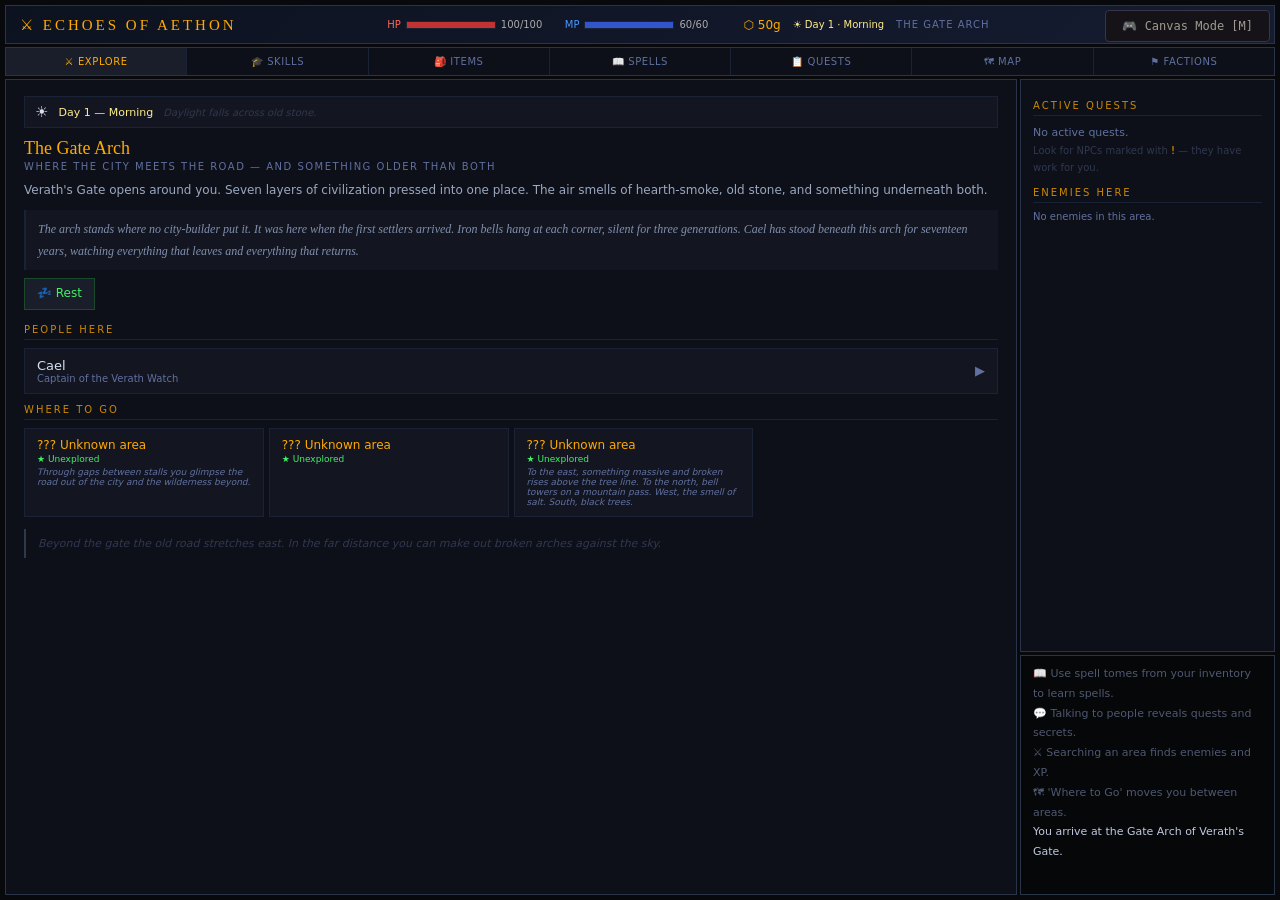
==== index.html @ 3103fa48 "wd" ====
<!DOCTYPE html>
<html lang="en">
<head>
  <meta charset="UTF-8">
  <meta name="viewport" content="width=device-width, initial-scale=1.0">
  <title>Echoes of Aethon</title>
  <link rel="stylesheet" href="css/style.css">
</head>
<body>

<div id="app">

  <header id="hdr">
    <div class="logo">⚔ Echoes of Aethon</div>
    <div class="hstats">
      <div class="bw">
        <span class="blabel hp-label">HP</span>
        <div class="bar"><div class="bf hp-f" id="hpbar"></div></div>
        <span class="bv" id="hpval"></span>
      </div>
      <div class="bw">
        <span class="blabel mp-label">MP</span>
        <div class="bar"><div class="bf mp-f" id="mpbar"></div></div>
        <span class="bv" id="mpval"></span>
      </div>
      <span id="hgold"></span>
      <span id="htime" style="font-size:10px;color:#aabb88"></span>
      <span id="hloc"></span>
    </div>
    <div style="display:flex;gap:5px">
      <button class="btn" style="font-size:10px;padding:3px 8px" onclick="saveGame()">💾 Save</button>
      <button class="btn" style="font-size:10px;padding:3px 8px" onclick="loadGame()">📂 Load</button>
    </div>
  </header>

  <nav id="tabs">
    <button class="tab on" data-v="explore"   onclick="sv('explore')">⚔ Explore</button>
    <button class="tab"    data-v="skills"    onclick="sv('skills')">🎓 Skills</button>
    <button class="tab"    data-v="inventory" onclick="sv('inventory')">🎒 Items</button>
    <button class="tab"    data-v="spellbook" onclick="sv('spellbook')">📖 Spells</button>
    <button class="tab"    data-v="quests"    onclick="sv('quests')">📋 Quests</button>
    <button class="tab"    data-v="map"       onclick="sv('map')">🗺 Map</button>
    <button class="tab"    data-v="factions"  onclick="sv('factions')">⚑ Factions</button>
  </nav>

  <div id="body">
    <main id="main"></main>
    <aside id="side">
      <div id="sinfo"></div>
      <div id="slog"></div>
    </aside>
  </div>

</div>

<!-- DATA — order matters -->
<script src="js/data/abilities.js"></script>
<script src="js/data/spells.js"></script>
<script src="js/data/items.js"></script>
<script src="js/data/enemies.js"></script>
<script src="js/data/areas.js"></script>
<script src="js/data/areas_patch.js"></script>
<script src="js/data/npcs.js"></script>
<script src="js/data/npcs_extra.js"></script>
<script src="js/data/quests.js"></script>
<script src="js/data/quests_extra.js"></script>
<script src="js/data/maps.js"></script>
<script src="js/data/maps_extended.js"></script>
<script src="js/data/maps_phase3.js"></script>
<script src="js/data/maps_phase4.js"></script>
<script src="js/data/maps_phase5.js"></script>

<!-- ENGINE — order matters -->
<script src="js/engine/config.js"></script>
<script src="js/engine/sprite_scaler.js"></script>
<script src="js/engine/sprites_48.js"></script>
<script src="js/engine/input.js"></script>
<script src="js/engine/camera.js"></script>
<script src="js/engine/tilemap.js"></script>
<script src="js/engine/player.js"></script>
<script src="js/engine/engine.js"></script>

<script src="js/engine/sprites.js"></script>
<script src="js/engine/spritedata.js"></script>
<script src="js/engine/sprite_integration.js"></script>

<!-- After sprite system -->
<script src="js/engine/effects.js"></script>
<script src="js/engine/particles.js"></script>
<script src="js/engine/damage_numbers.js"></script>
<script src="js/engine/effects_integration.js"></script>
<script src="js/engine/engine_effects_patch.js"></script>

<!-- Lighting system (Phase 8) -->
<script src="js/engine/lighting.js"></script>
<script src="js/engine/lighting_integration.js"></script>
<script src="js/engine/keyboard_layouts.js"></script>


<!-- HD UI + Combat + Inventory overlays -->
<script src="js/engine/ui_hd.js"></script>
<script src="js/engine/combat_enhanced.js"></script>
<script src="js/engine/inventory_canvas.js"></script>

<!-- Combat -->
<script src="js/engine/combat_canvas.js"></script>
<script src="js/engine/combat_canvas_integration.js"></script>

<!-- Audio -->
<script src="js/engine/audio.js"></script>
<script src="js/engine/audio_integration.js"></script>

<script src="js/engine/debug_mode.js"></script>

<!-- Polish -->
<script src="js/engine/minimap.js"></script>
<script src="js/engine/cutscene.js"></script>
<script src="js/engine/ui_polish.js"></script>
<script src="js/engine/polish_integration.js"></script>

<!-- SYSTEMS — order matters -->
<script src="js/audio.js"></script>
<script src="js/systems/state.js"></script>
<script src="js/systems/time.js"></script>
<script src="js/systems/reputations.js"></script>
<script src="js/systems/skills.js"></script>
<script src="js/systems/combat.js"></script>
<script src="js/systems/dialogue.js"></script>
<script src="js/systems/inventory.js"></script>
<script src="js/systems/movements.js"></script>
<script src="js/systems/quests.js"></script>
<script src="js/systems/save.js"></script>

<!-- UI — order matters, render.js must be last -->
<script src="js/ui/render_explore.js"></script>
<script src="js/ui/render_combats.js"></script>
<script src="js/ui/render_dialogues.js"></script>
<script src="js/ui/render_inventory.js"></script>
<script src="js/ui/render_skills.js"></script>
<script src="js/ui/render_spells.js"></script>
<script src="js/ui/render_quests.js"></script>
<script src="js/ui/render_maps.js"></script>
<script src="js/ui/render_factions.js"></script>
<script src="js/ui/render_saves.js"></script>
<script src="js/ui/render.js"></script>

<!-- ENTRY -->
<script src="main.js"></script>

</body>
</html>
---- css/style.css ----
/* ═══════════════════════════════════════
   ECHOES OF AETHON — Main Stylesheet
   ════════════════════════════════════ */

/* ── VARIABLES ─────────────────────────── */
:root {
  --bg:    #07090d;
  --p1:    #0d1018;
  --p2:    #131620;
  --p3:    #1a1e2a;
  --p4:    #202535;
  --brd:   #2a3448;
  --brd2:  #1a2235;

  --gold:  #ffaa00;
  --gold2: #cc8800;
  --txt:   #d8e0f0;
  --mut:   #6070a0;
  --dim:   #303850;

  --hp:    #c03333;
  --mp:    #3355cc;
  --xp:    #339955;

  /* Rarity colours */
  --rar-common:    #aaaaaa;
  --rar-uncommon:  #44ee66;
  --rar-rare:      #4499ff;
  --rar-epic:      #cc44ff;
  --rar-legendary: #ffaa00;
  --rar-mythic:    #ff4499;

  /* Faction colours */
  --f-shade:   #9988ee;
  --f-drowned: #6699cc;
  --f-ash:     #99bb77;
  --f-warden:  #cccc88;
}

/* ── RESET ──────────────────────────────── */
*, *::before, *::after { box-sizing: border-box; margin: 0; padding: 0; }

html, body {
  width: 100%;
  height: 100%;
  overflow: hidden;
  background: var(--bg);
  color: var(--txt);
  font-family: 'Segoe UI', system-ui, sans-serif;
  font-size: 13px;
}

/* ── LAYOUT ─────────────────────────────── */
#app {
  display: grid;
  grid-template-rows: auto auto 1fr;
  height: 100dvh;
  max-width: 1280px;
  margin: 0 auto;
  padding: 5px;
  gap: 3px;
}

/* HEADER */
#hdr {
  background: linear-gradient(135deg, #0d1220, #151c30);
  border: 1px solid var(--brd);
  padding: 8px 14px;
  display: flex;
  align-items: center;
  justify-content: space-between;
  flex-wrap: wrap;
  gap: 8px;
  flex-shrink: 0;
}

.logo {
  font-family: Georgia, serif;
  font-size: 15px;
  color: var(--gold);
  letter-spacing: 3px;
  text-transform: uppercase;
}

.hstats {
  display: flex;
  flex-wrap: wrap;
  gap: 12px;
  align-items: center;
}

.bw {
  display: flex;
  align-items: center;
  gap: 5px;
  font-size: 11px;
}

.blabel      { font-size: 10px; }
.hp-label    { color: #ff6655; }
.mp-label    { color: #4499ff; }

.bar {
  width: 90px;
  height: 8px;
  background: #0a0c12;
  border: 1px solid var(--brd2);
  overflow: hidden;
}

.bf         { height: 100%; transition: width .3s; }
.hp-f       { background: var(--hp); }
.mp-f       { background: var(--mp); }

.bv         { font-size: 10px; min-width: 52px; color: #aaa; }

#hgold      { color: var(--gold); font-size: 12px; }
#hloc       { color: var(--mut);  font-size: 10px; text-transform: uppercase; letter-spacing: 1px; }

/* TABS */
#tabs {
  display: flex;
  background: var(--p1);
  border: 1px solid var(--brd);
  flex-shrink: 0;
}

.tab {
  flex: 1;
  padding: 8px 2px;
  background: none;
  border: none;
  border-right: 1px solid var(--brd2);
  color: var(--mut);
  font-family: inherit;
  font-size: 10px;
  cursor: pointer;
  text-transform: uppercase;
  letter-spacing: .6px;
  transition: all .15s;
}
.tab:last-child   { border-right: none; }
.tab.on,
.tab:hover        { background: var(--p3); color: var(--gold); }

/* BODY SPLIT */
#body {
  display: grid;
  grid-template-columns: 1fr 255px;
  gap: 3px;
  min-height: 0;
  overflow: hidden;
}

#main {
  background: var(--p1);
  border: 1px solid var(--brd);
  overflow-y: auto;
  padding: 16px 18px;
  min-width: 0;
}


#side {
  display: grid;
  grid-template-rows: 1fr 240px;   /* ← was 160px */
  gap: 3px;
  min-height: 0;
}

#sinfo {
  background: var(--p1);
  border: 1px solid var(--brd);
  overflow-y: auto;
  padding: 10px 12px;
}

#slog {
  background: #050709;
  border: 1px solid var(--brd);
  overflow-y: auto;
  padding: 8px 12px;
  font-size: 11px;
  line-height: 1.85;   /* ← slightly more breathing room per line */
}
/* ── TYPOGRAPHY HELPERS ─────────────────── */
.page-title {
  font-family: Georgia, serif;
  font-size: 18px;
  color: var(--gold);
  margin-bottom: 2px;
}

.page-sub {
  font-size: 10px;
  color: var(--mut);
  text-transform: uppercase;
  letter-spacing: 1.5px;
  margin-bottom: 8px;
}

.sec {
  font-size: 10px;
  color: var(--gold2);
  text-transform: uppercase;
  letter-spacing: 2px;
  border-bottom: 1px solid var(--brd2);
  padding-bottom: 4px;
  margin: 10px 0 8px;
}

.lorebox {
  font-family: Georgia, serif;
  font-style: italic;
  color: #8090b0;
  font-size: 12px;
  line-height: 1.85;
  border-left: 2px solid var(--brd2);
  padding: 8px 12px;
  background: var(--p2);
  margin-bottom: 8px;
}

.desc {
  color: #9aa8c0;
  font-size: 12px;
  line-height: 1.8;
  margin-bottom: 8px;
}

/* ── BUTTONS ────────────────────────────── */
.btn {
  background: var(--p3);
  border: 1px solid var(--brd2);
  color: var(--txt);
  padding: 7px 12px;
  font-family: inherit;
  font-size: 12px;
  cursor: pointer;
  transition: all .15s;
  display: inline-block;
  line-height: 1.3;
}
.btn:hover:not([disabled]) { background: var(--p4); border-color: var(--gold); color: var(--gold); }
.btn[disabled]             { opacity: .3; cursor: not-allowed; }
.btn-w                     { width: 100%; text-align: left; margin-bottom: 4px; }

.btn-g { border-color: #1a4a2a; color: #44ee66; }
.btn-g:hover:not([disabled]) { background: #0f2018 !important; border-color: #44ee66 !important; }

.btn-r { border-color: #4a1a1a; color: #ee4444; }
.btn-r:hover:not([disabled]) { background: #200f0f !important; border-color: #ee4444 !important; }

.btn-b { border-color: #1a2a5a; color: #4499ff; }
.btn-b:hover:not([disabled]) { background: #0f1530 !important; border-color: #4499ff !important; }

/* ── ABILITY BUTTONS (combat) ───────────── */
.abt {
  background: var(--p2);
  border: 1px solid var(--brd2);
  color: #c0c8e0;
  padding: 8px 10px;
  font-family: inherit;
  font-size: 12px;
  cursor: pointer;
  display: flex;
  justify-content: space-between;
  align-items: center;
  gap: 8px;
  transition: all .15s;
  text-align: left;
  min-height: 38px;
}
.abt:hover:not([disabled]) { background: var(--p4); border-color: var(--gold); color: var(--gold); }
.abt[disabled]             { opacity: .3; cursor: not-allowed; }
.abt-cost                  { font-size: 9px; color: var(--mut); flex-shrink: 0; }

.abt-sp { border-color: #2a1a4a; color: #cc88ff; }
.abt-sp:hover:not([disabled]) { background: #1a0a30 !important; border-color: #cc88ff !important; color: #ee88ff !important; }

.abt-it { border-color: #1a4a2a; color: #44ee66; }
.abt-it:hover:not([disabled]) { background: #0a2010 !important; border-color: #44ee66 !important; }

/* ── GRIDS ──────────────────────────────── */
.act-grid {
  display: grid;
  grid-template-columns: repeat(auto-fill, minmax(148px, 1fr));
  gap: 4px;
}

.inv-grid {
  display: grid;
  grid-template-columns: repeat(auto-fill, minmax(150px, 1fr));
  gap: 5px;
  margin-bottom: 10px;
}

.spell-grid {
  display: grid;
  grid-template-columns: repeat(auto-fill, minmax(200px, 1fr));
  gap: 6px;
}

.map-grid {
  display: grid;
  grid-template-columns: repeat(auto-fill, minmax(190px, 1fr));
  gap: 6px;
}

.move-grid {
  display: grid;
  grid-template-columns: repeat(auto-fill, minmax(200px, 1fr));
  gap: 5px;
  margin-bottom: 12px;
}

.stat-blk {
  display: grid;
  grid-template-columns: repeat(3, 1fr);
  gap: 4px;
  margin-bottom: 10px;
}

.eq-grid {
  display: grid;
  grid-template-columns: repeat(3, 1fr);
  gap: 4px;
  margin-bottom: 10px;
}

/* ── COMBAT ─────────────────────────────── */
.cbody        { display: flex; flex-direction: column; gap: 8px; }

.combatant {
  background: var(--p2);
  border: 1px solid var(--brd);
  padding: 10px 14px;
  display: flex;
  justify-content: space-between;
  align-items: flex-start;
  flex-wrap: wrap;
  gap: 8px;
}

.cname-e { font-family: Georgia, serif; font-size: 16px; color: #ff6655; margin-bottom: 3px; }
.cname-p { font-family: Georgia, serif; font-size: 16px; color: #66aaff; margin-bottom: 3px; }
.cdesc   { font-size: 11px; color: var(--mut); max-width: 340px; line-height: 1.5; }

.chpbar {
  width: 150px; height: 9px;
  background: #0a0c12;
  border: 1px solid var(--brd2);
  overflow: hidden;
  margin-top: 5px;
}
.chpf { height: 100%; background: var(--hp); transition: width .3s; }

.act-section  { margin-bottom: 6px; }
.act-label {
  font-size: 10px;
  color: var(--mut);
  text-transform: uppercase;
  letter-spacing: 1px;
  margin-bottom: 5px;
  padding-bottom: 3px;
  border-bottom: 1px solid var(--brd2);
}

/* Status tags */
.chtag {
  display: inline-block;
  font-size: 9px;
  padding: 1px 5px;
  border: 1px solid;
  margin: 2px 2px 0 0;
}
.tag-g { border-color: #44ee66; color: #44ee66; }
.tag-r { border-color: #ee4444; color: #ee4444; }
.tag-b { border-color: #4499ff; color: #4499ff; }
.tag-y { border-color: var(--gold); color: var(--gold); }

/* ── INVENTORY ──────────────────────────── */
.icard {
  background: var(--p2);
  border: 1px solid var(--brd2);
  padding: 9px 11px;
  cursor: pointer;
  transition: all .15s;
}
.icard:hover    { background: var(--p3); border-color: var(--brd); }
.icard.eqd      { border-color: var(--gold); }

.eq-sl  { background: var(--p2); border: 1px solid var(--brd2); padding: 7px; min-height: 52px; }
.eq-lbl { font-size: 9px; color: var(--mut); text-transform: uppercase; margin-bottom: 3px; }

/* Rarity classes */
.rarC { color: var(--rar-common); }
.rarU { color: var(--rar-uncommon); }
.rarR { color: var(--rar-rare); }
.rarE { color: var(--rar-epic); }
.rarL { color: var(--rar-legendary); }
.rarM { color: var(--rar-mythic); }

/* ── SKILLS ─────────────────────────────── */
.sbox   { background: var(--p2); border: 1px solid var(--brd2); padding: 6px; text-align: center; }
.sbox-l { font-size: 9px; color: var(--mut); text-transform: uppercase; letter-spacing: 1px; }
.sbox-v { font-size: 16px; font-family: Georgia, serif; color: var(--gold); }

.sk-row2 { display: flex; align-items: center; gap: 8px; margin-bottom: 10px; }
.sk-nm   { width: 85px; font-size: 12px; color: #9090c0; }
.sk-bar  { flex: 1; height: 8px; background: #0d101a; border: 1px solid var(--brd2); overflow: hidden; }
.sk-fill { height: 100%; background: var(--xp); transition: width .4s; }
.sk-lv   { width: 28px; text-align: right; font-size: 13px; color: var(--gold); font-family: Georgia, serif; }

/* ── SPELLS ─────────────────────────────── */
.sp-card {
  background: var(--p2);
  border: 1px solid #2a1a4a;
  padding: 10px 12px;
}

/* ── DIALOGUE ───────────────────────────── */
.dlg-box {
  background: var(--p2);
  border: 1px solid #2a3050;
  padding: 14px 16px;
  margin-bottom: 10px;
}
.dlg-g {
  font-style: italic;
  color: var(--mut);
  font-size: 11px;
  margin-bottom: 8px;
  line-height: 1.6;
}
.dlg-t {
  font-family: Georgia, serif;
  font-style: italic;
  color: #c8d0e8;
  font-size: 13px;
  line-height: 1.9;
}

/* ── NPC CARDS ──────────────────────────── */
.npc-card {
  background: var(--p2);
  border: 1px solid var(--brd2);
  padding: 9px 12px;
  cursor: pointer;
  margin-bottom: 5px;
  transition: all .15s;
  display: flex;
  justify-content: space-between;
  align-items: center;
}
.npc-card:hover { border-color: var(--gold); background: var(--p3); }

.npc-faction {
  font-size: 9px;
  padding: 1px 5px;
  border: 1px solid;
  margin-top: 3px;
  display: inline-block;
}
.f-shade   { border-color: #5544aa; color: var(--f-shade); }
.f-drowned { border-color: #224466; color: var(--f-drowned); }
.f-ash     { border-color: #556644; color: var(--f-ash); }
.f-warden  { border-color: #666644; color: var(--f-warden); }

/* ── MOVEMENT ───────────────────────────── */
.move-btn {
  background: var(--p2);
  border: 1px solid var(--brd2);
  padding: 9px 12px;
  cursor: pointer;
  transition: all .15s;
  text-align: left;
}
.move-btn:hover:not(.move-locked) { background: var(--p3); border-color: var(--gold); }
.move-locked  { opacity: .45; cursor: not-allowed; border-color: #3a2218; }
.move-name    { font-size: 12px; color: var(--gold); margin-bottom: 2px; }
.move-sub     { font-size: 10px; color: var(--mut); line-height: 1.4; }
.move-req     { font-size: 9px; color: #774422; margin-top: 3px; }
.move-new     { font-size: 9px; color: #44ee66; margin-top: 2px; }

/* ── MAP ────────────────────────────────── */
.map-cell {
  background: var(--p2);
  border: 1px solid var(--brd2);
  padding: 10px;
  cursor: pointer;
  transition: all .15s;
}
.map-cell:hover:not(.locked) { background: var(--p3); border-color: var(--gold); }
.map-cell.cur    { border-color: var(--gold); }
.map-cell.locked { opacity: .4; cursor: not-allowed; }

/* ── QUESTS ─────────────────────────────── */
.qcard  { background: var(--p2); border: 1px solid var(--brd2); padding: 10px 12px; margin-bottom: 6px; }
.qname  { font-family: Georgia, serif; font-size: 14px; color: var(--gold); margin-bottom: 3px; }
.q-active   { font-size: 9px; color: #44ee66; border: 1px solid #1a4a1a; padding: 1px 5px; display: inline-block; margin-bottom: 5px; }
.q-complete { font-size: 9px; color: var(--gold); border: 1px solid #4a3a00; padding: 1px 5px; display: inline-block; margin-bottom: 5px; }
.q-inactive { font-size: 9px; color: var(--mut);  border: 1px solid var(--brd2); padding: 1px 5px; display: inline-block; margin-bottom: 5px; }

/* ── DEATH SCREEN ───────────────────────── */
.death { text-align: center; padding: 50px 20px; }

/* ── LOG LINES ──────────────────────────── */
.ll   { line-height: 1.8; }
.l-n  { color: #505870; }
.l-i  { color: #c0c8e0; }
.l-c  { color: #ff6655; }
.l-s  { color: #44ee66; }
.l-g  { color: var(--gold); }
.l-d  { color: #7090cc; }
.l-dice { color: #ffee44; font-family: monospace; }

/* ── SCROLLBARS ─────────────────────────── */
::-webkit-scrollbar        { width: 4px; height: 4px; }
::-webkit-scrollbar-track  { background: #070810; }
::-webkit-scrollbar-thumb  { background: #2a3448; }

/* ── RESPONSIVE ─────────────────────────── */
@media (max-width: 760px) {
  #body                         { grid-template-columns: 1fr; }
  #side                         { display: none; }
  .act-grid, .move-grid         { grid-template-columns: 1fr 1fr; }
  .map-grid                     { grid-template-columns: 1fr 1fr; }
  .inv-grid                     { grid-template-columns: repeat(2, 1fr); }
  .stat-blk                     { grid-template-columns: repeat(2, 1fr); }
}

@media (max-width: 440px) {
  .act-grid, .move-grid         { grid-template-columns: 1fr; }
  .bar                          { width: 60px; }
  .logo                         { font-size: 12px; }
  .tab                          { font-size: 9px; letter-spacing: 0; }
}
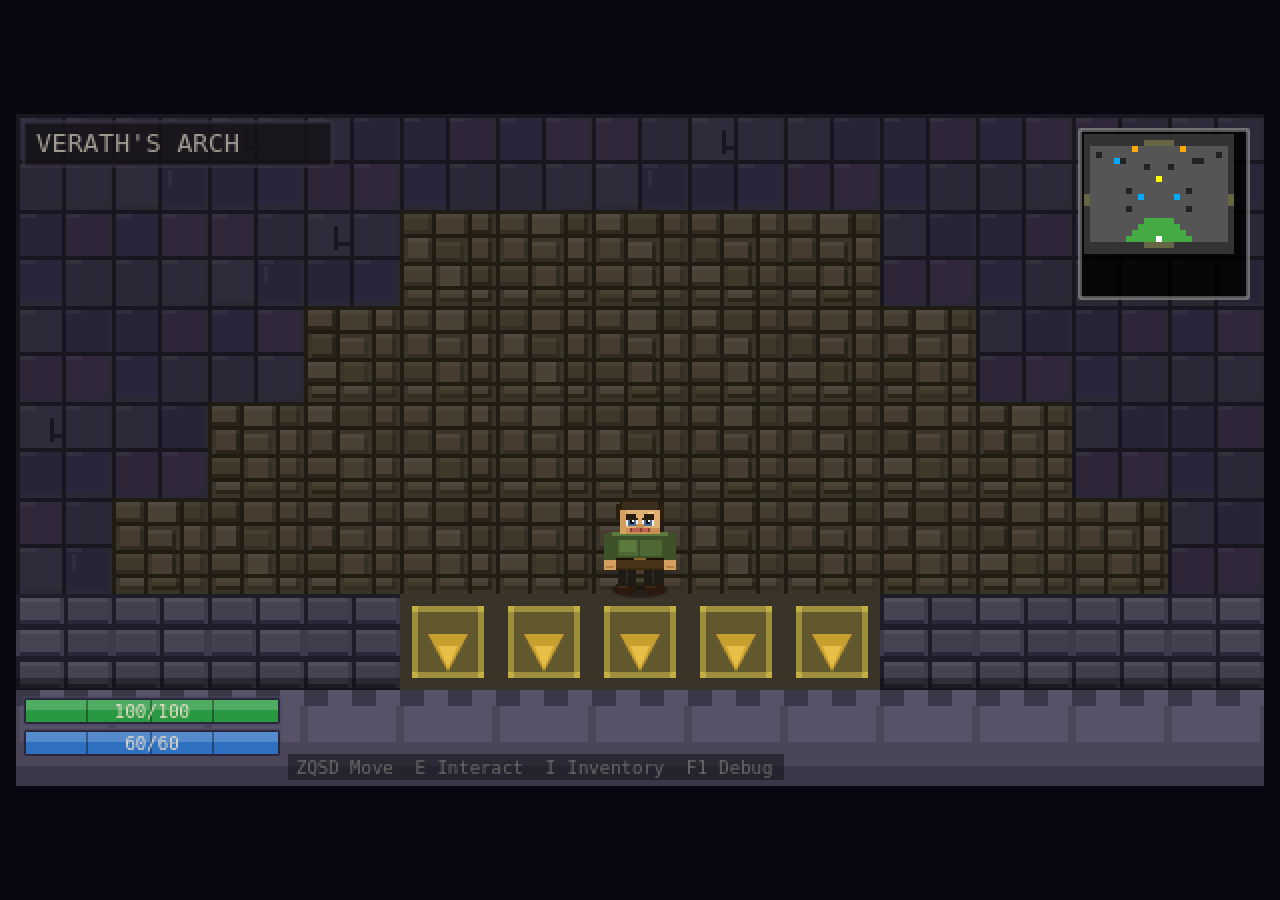
==== commit 05ea320d: "s" ====
--- a/index.html
+++ b/index.html
@@ -4,54 +4,22 @@
   <meta charset="UTF-8">
   <meta name="viewport" content="width=device-width, initial-scale=1.0">
   <title>Echoes of Aethon</title>
-  <link rel="stylesheet" href="css/style.css">
+  <style>
+    * { margin: 0; padding: 0; box-sizing: border-box; }
+    html, body {
+      width: 100%; height: 100%;
+      background: #08070f;
+      display: flex;
+      align-items: center;
+      justify-content: center;
+      overflow: hidden;
+    }
+    #canvas-container {
+      image-rendering: pixelated;
+    }
+  </style>
 </head>
 <body>
-
-<div id="app">
-
-  <header id="hdr">
-    <div class="logo">⚔ Echoes of Aethon</div>
-    <div class="hstats">
-      <div class="bw">
-        <span class="blabel hp-label">HP</span>
-        <div class="bar"><div class="bf hp-f" id="hpbar"></div></div>
-        <span class="bv" id="hpval"></span>
-      </div>
-      <div class="bw">
-        <span class="blabel mp-label">MP</span>
-        <div class="bar"><div class="bf mp-f" id="mpbar"></div></div>
-        <span class="bv" id="mpval"></span>
-      </div>
-      <span id="hgold"></span>
-      <span id="htime" style="font-size:10px;color:#aabb88"></span>
-      <span id="hloc"></span>
-    </div>
-    <div style="display:flex;gap:5px">
-      <button class="btn" style="font-size:10px;padding:3px 8px" onclick="saveGame()">💾 Save</button>
-      <button class="btn" style="font-size:10px;padding:3px 8px" onclick="loadGame()">📂 Load</button>
-    </div>
-  </header>
-
-  <nav id="tabs">
-    <button class="tab on" data-v="explore"   onclick="sv('explore')">⚔ Explore</button>
-    <button class="tab"    data-v="skills"    onclick="sv('skills')">🎓 Skills</button>
-    <button class="tab"    data-v="inventory" onclick="sv('inventory')">🎒 Items</button>
-    <button class="tab"    data-v="spellbook" onclick="sv('spellbook')">📖 Spells</button>
-    <button class="tab"    data-v="quests"    onclick="sv('quests')">📋 Quests</button>
-    <button class="tab"    data-v="map"       onclick="sv('map')">🗺 Map</button>
-    <button class="tab"    data-v="factions"  onclick="sv('factions')">⚑ Factions</button>
-  </nav>
-
-  <div id="body">
-    <main id="main"></main>
-    <aside id="side">
-      <div id="sinfo"></div>
-      <div id="slog"></div>
-    </aside>
-  </div>
-
-</div>
 
 <!-- DATA — order matters -->
 <script src="js/data/abilities.js"></script>
@@ -84,27 +52,26 @@
 <script src="js/engine/spritedata.js"></script>
 <script src="js/engine/sprite_integration.js"></script>
 
-<!-- After sprite system -->
+<!-- Effects & particles -->
 <script src="js/engine/effects.js"></script>
 <script src="js/engine/particles.js"></script>
 <script src="js/engine/damage_numbers.js"></script>
 <script src="js/engine/effects_integration.js"></script>
 <script src="js/engine/engine_effects_patch.js"></script>
 
-<!-- Lighting system (Phase 8) -->
+<!-- Lighting -->
 <script src="js/engine/lighting.js"></script>
 <script src="js/engine/lighting_integration.js"></script>
 <script src="js/engine/keyboard_layouts.js"></script>
 
+<!-- Combat (legacy base, patched over by combat_enhanced below) -->
+<script src="js/engine/combat_canvas.js"></script>
+<script src="js/engine/combat_canvas_integration.js"></script>
 
-<!-- HD UI + Combat + Inventory overlays -->
+<!-- HD UI + Combat + Inventory overlays (load last so triggerCombat → HD system) -->
 <script src="js/engine/ui_hd.js"></script>
 <script src="js/engine/combat_enhanced.js"></script>
 <script src="js/engine/inventory_canvas.js"></script>
-
-<!-- Combat -->
-<script src="js/engine/combat_canvas.js"></script>
-<script src="js/engine/combat_canvas_integration.js"></script>
 
 <!-- Audio -->
 <script src="js/engine/audio.js"></script>
@@ -118,7 +85,7 @@
 <script src="js/engine/ui_polish.js"></script>
 <script src="js/engine/polish_integration.js"></script>
 
-<!-- SYSTEMS — order matters -->
+<!-- SYSTEMS -->
 <script src="js/audio.js"></script>
 <script src="js/systems/state.js"></script>
 <script src="js/systems/time.js"></script>
@@ -131,21 +98,8 @@
 <script src="js/systems/quests.js"></script>
 <script src="js/systems/save.js"></script>
 
-<!-- UI — order matters, render.js must be last -->
-<script src="js/ui/render_explore.js"></script>
-<script src="js/ui/render_combats.js"></script>
-<script src="js/ui/render_dialogues.js"></script>
-<script src="js/ui/render_inventory.js"></script>
-<script src="js/ui/render_skills.js"></script>
-<script src="js/ui/render_spells.js"></script>
-<script src="js/ui/render_quests.js"></script>
-<script src="js/ui/render_maps.js"></script>
-<script src="js/ui/render_factions.js"></script>
-<script src="js/ui/render_saves.js"></script>
-<script src="js/ui/render.js"></script>
-
 <!-- ENTRY -->
 <script src="main.js"></script>
 
 </body>
-</html>+</html>
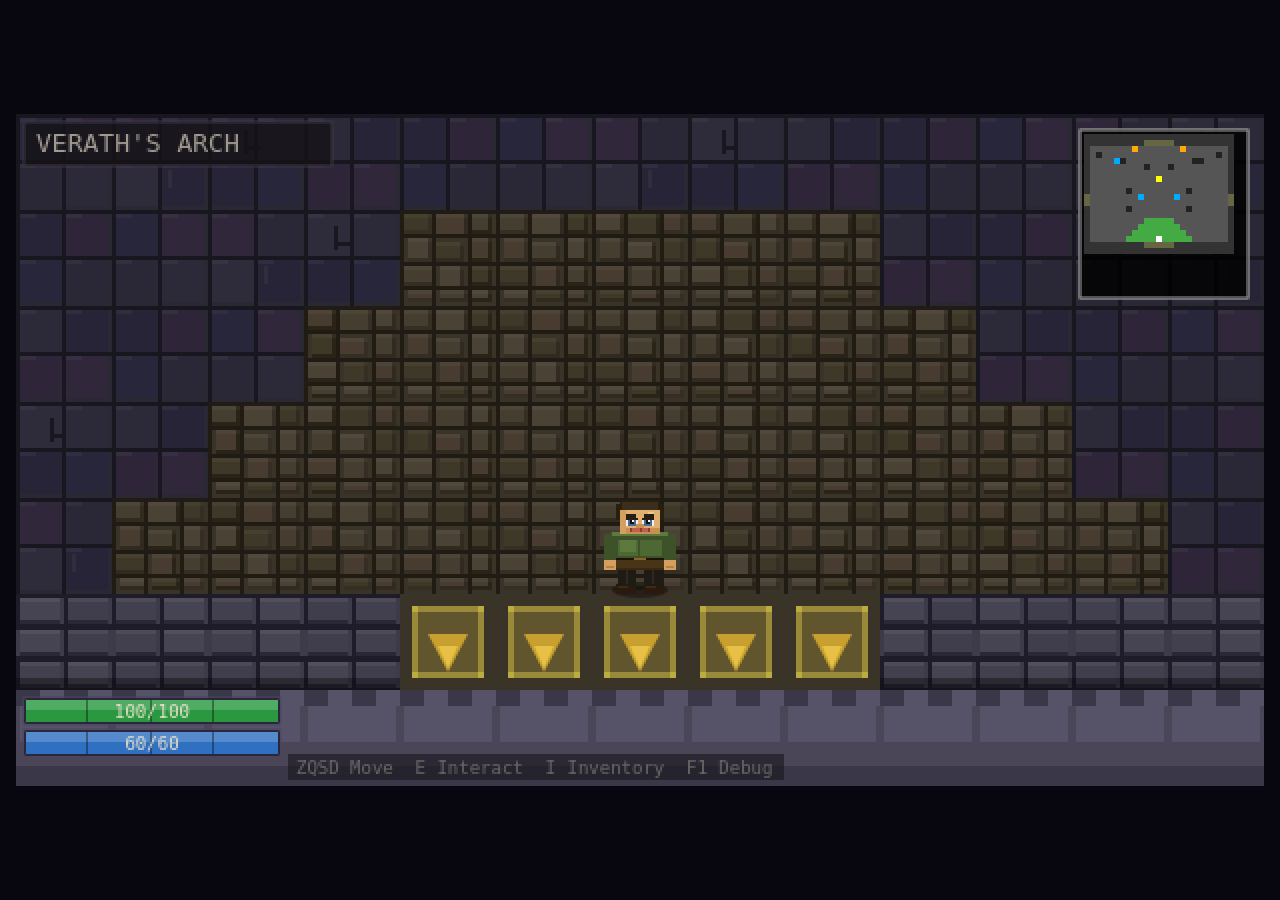
==== commit 9a3bd9bf: "sd" ====
--- a/index.html
+++ b/index.html
@@ -70,6 +70,8 @@
 
 <!-- HD UI + Combat + Inventory overlays (load last so triggerCombat → HD system) -->
 <script src="js/engine/ui_hd.js"></script>
+<script src="js/engine/dialogue_canvas.js"></script>
+<script src="js/engine/combat_full.js"></script>
 <script src="js/engine/combat_enhanced.js"></script>
 <script src="js/engine/inventory_canvas.js"></script>
 
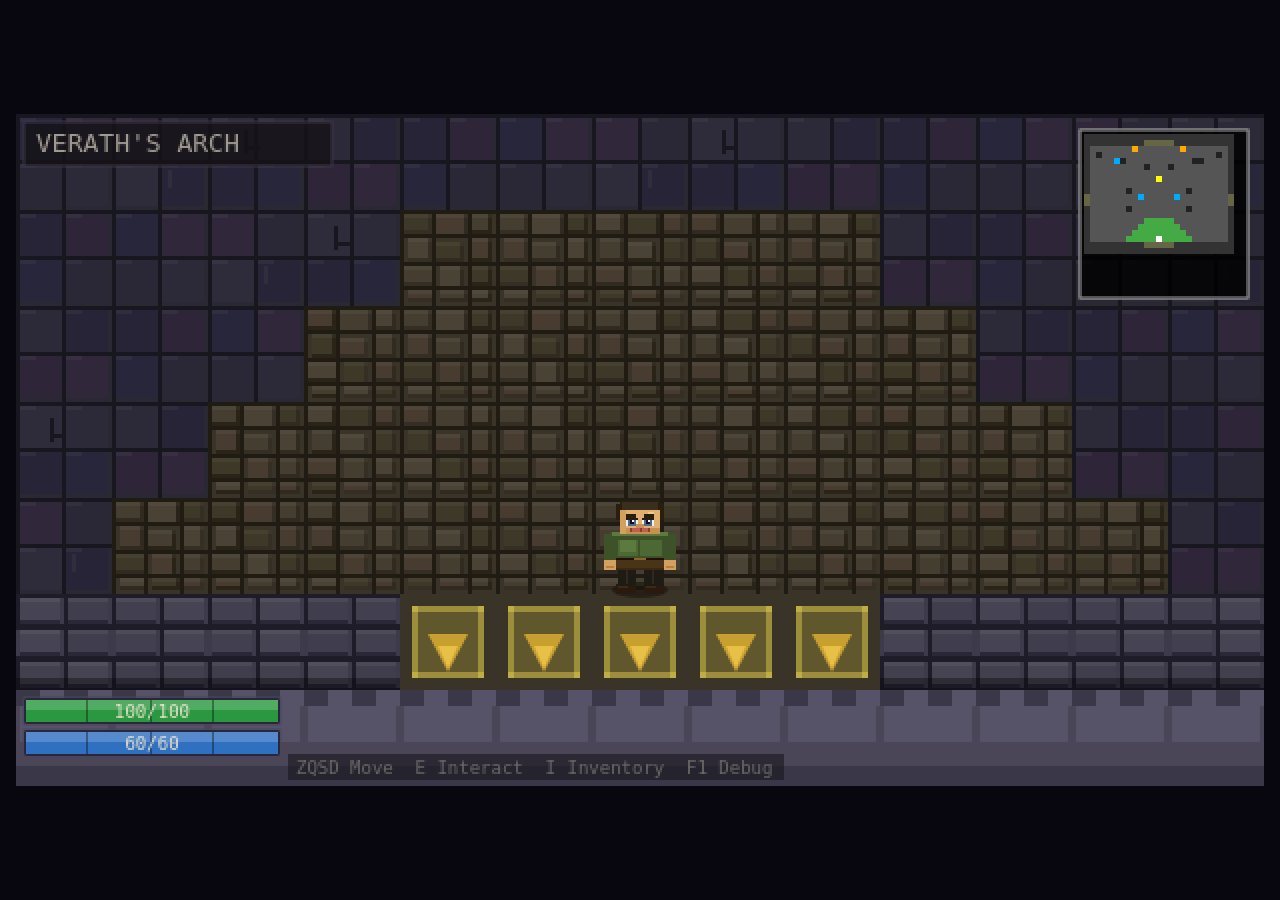
==== commit 59a6c307: "d" ====
--- a/index.html
+++ b/index.html
@@ -14,14 +14,15 @@
       justify-content: center;
       overflow: hidden;
     }
-    #canvas-container {
-      image-rendering: pixelated;
-    }
+    #canvas-container { image-rendering: pixelated; }
   </style>
 </head>
 <body>
 
-<!-- DATA — order matters -->
+<!-- CONFIG — must be first, everything depends on it -->
+<script src="js/engine/config.js"></script>
+
+<!-- DATA -->
 <script src="js/data/abilities.js"></script>
 <script src="js/data/spells.js"></script>
 <script src="js/data/items.js"></script>
@@ -38,56 +39,58 @@
 <script src="js/data/maps_phase4.js"></script>
 <script src="js/data/maps_phase5.js"></script>
 
-<!-- ENGINE — order matters -->
-<script src="js/engine/config.js"></script>
+<!-- ENGINE CORE (depend on config + data) -->
 <script src="js/engine/sprite_scaler.js"></script>
 <script src="js/engine/sprites_48.js"></script>
 <script src="js/engine/input.js"></script>
 <script src="js/engine/camera.js"></script>
 <script src="js/engine/tilemap.js"></script>
 <script src="js/engine/player.js"></script>
-<script src="js/engine/engine.js"></script>
 
+<!-- SPRITES -->
 <script src="js/engine/sprites.js"></script>
 <script src="js/engine/spritedata.js"></script>
 <script src="js/engine/sprite_integration.js"></script>
 
-<!-- Effects & particles -->
+<!-- EFFECTS & PARTICLES -->
 <script src="js/engine/effects.js"></script>
 <script src="js/engine/particles.js"></script>
 <script src="js/engine/damage_numbers.js"></script>
 <script src="js/engine/effects_integration.js"></script>
 <script src="js/engine/engine_effects_patch.js"></script>
 
-<!-- Lighting -->
+<!-- LIGHTING -->
 <script src="js/engine/lighting.js"></script>
 <script src="js/engine/lighting_integration.js"></script>
 <script src="js/engine/keyboard_layouts.js"></script>
 
-<!-- Combat (legacy base, patched over by combat_enhanced below) -->
+<!-- LEGACY COMBAT BASE (patched over by combat_full below) -->
 <script src="js/engine/combat_canvas.js"></script>
 <script src="js/engine/combat_canvas_integration.js"></script>
 
-<!-- HD UI + Combat + Inventory overlays (load last so triggerCombat → HD system) -->
+<!-- HD UI -->
 <script src="js/engine/ui_hd.js"></script>
+
+<!-- OVERLAY SYSTEMS (dialogue · inventory · combat — loaded before engine.js so they exist at init time) -->
 <script src="js/engine/dialogue_canvas.js"></script>
+<script src="js/engine/inventory_canvas.js"></script>
 <script src="js/engine/combat_full.js"></script>
 <script src="js/engine/combat_enhanced.js"></script>
-<script src="js/engine/inventory_canvas.js"></script>
 
-<!-- Audio -->
+<!-- AUDIO -->
 <script src="js/engine/audio.js"></script>
 <script src="js/engine/audio_integration.js"></script>
 
+<!-- DEBUG -->
 <script src="js/engine/debug_mode.js"></script>
 
-<!-- Polish -->
+<!-- POLISH -->
 <script src="js/engine/minimap.js"></script>
 <script src="js/engine/cutscene.js"></script>
 <script src="js/engine/ui_polish.js"></script>
 <script src="js/engine/polish_integration.js"></script>
 
-<!-- SYSTEMS -->
+<!-- GAME SYSTEMS -->
 <script src="js/audio.js"></script>
 <script src="js/systems/state.js"></script>
 <script src="js/systems/time.js"></script>
@@ -100,6 +103,9 @@
 <script src="js/systems/quests.js"></script>
 <script src="js/systems/save.js"></script>
 
+<!-- ENGINE (last — inits after all systems are defined) -->
+<script src="js/engine/engine.js"></script>
+
 <!-- ENTRY -->
 <script src="main.js"></script>
 
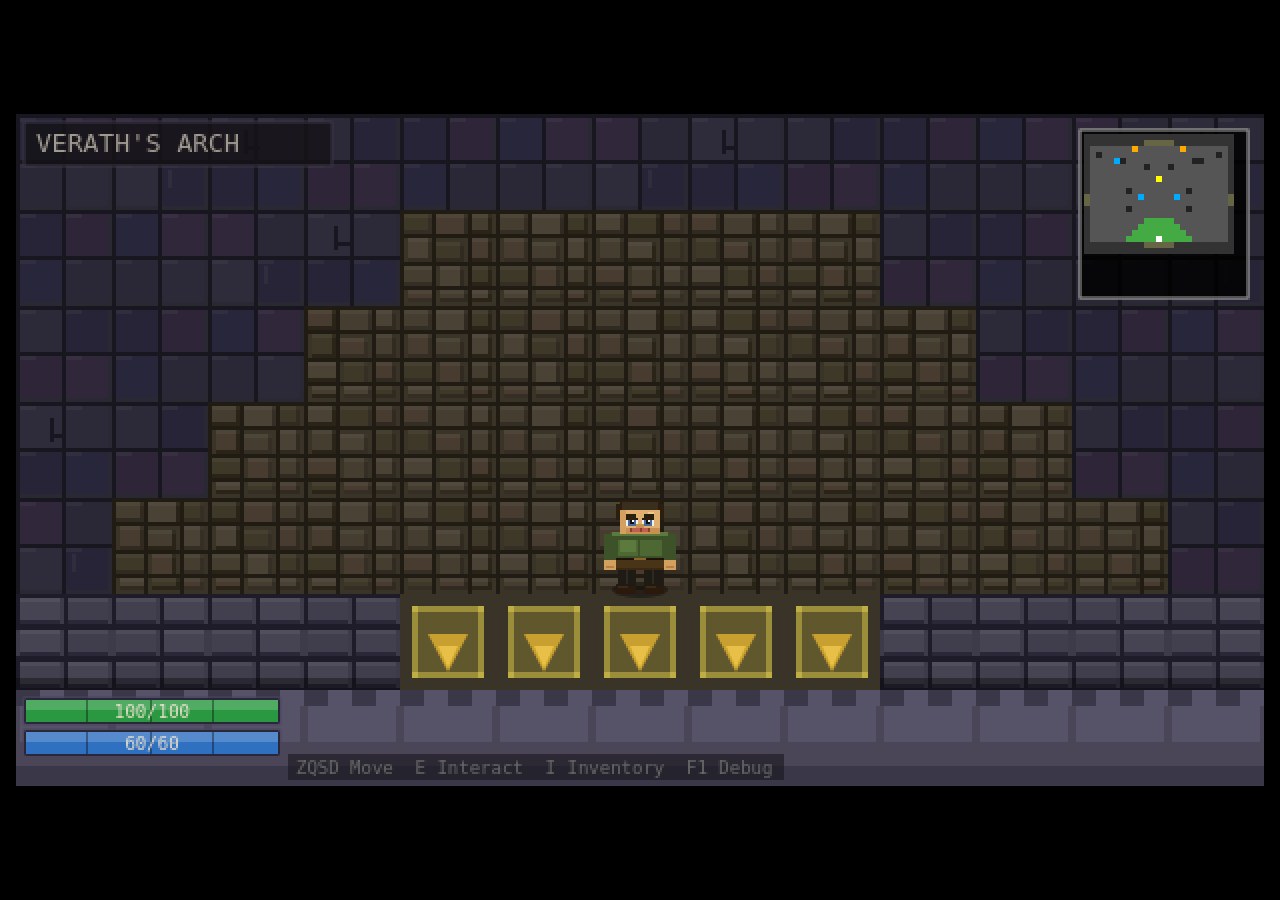
==== commit 712249f5: "," ====
--- a/index.html
+++ b/index.html
@@ -8,13 +8,19 @@
     * { margin: 0; padding: 0; box-sizing: border-box; }
     html, body {
       width: 100%; height: 100%;
-      background: #08070f;
+      background: #000;
       display: flex;
       align-items: center;
       justify-content: center;
       overflow: hidden;
     }
-    #canvas-container { image-rendering: pixelated; }
+    #canvas-container {
+      image-rendering: pixelated;
+      background: #000;
+      display: flex;
+      align-items: center;
+      justify-content: center;
+    }
   </style>
 </head>
 <body>
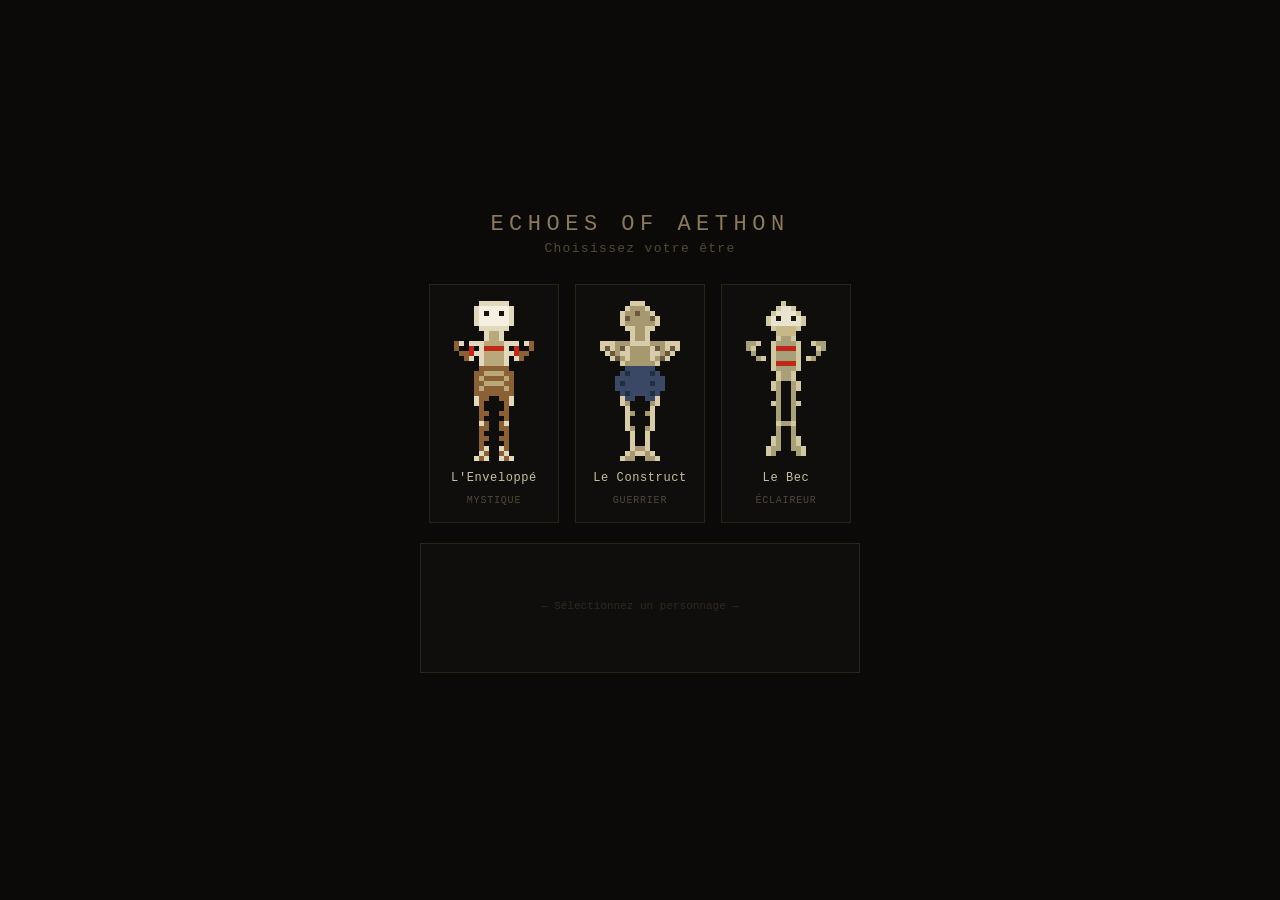
==== commit 8ed1f6fd: "s" ====
--- a/index.html
+++ b/index.html
@@ -44,6 +44,7 @@
 <script src="js/data/maps_phase3.js"></script>
 <script src="js/data/maps_phase4.js"></script>
 <script src="js/data/maps_phase5.js"></script>
+<script src="js/data/characters.js"></script>
 
 <!-- ENGINE CORE (depend on config + data) -->
 <script src="js/engine/sprite_scaler.js"></script>
@@ -57,6 +58,7 @@
 <script src="js/engine/sprites.js"></script>
 <script src="js/engine/spritedata.js"></script>
 <script src="js/engine/sprite_integration.js"></script>
+<script src="js/engine/sprites_detailed.js"></script>
 
 <!-- EFFECTS & PARTICLES -->
 <script src="js/engine/effects.js"></script>
@@ -108,6 +110,7 @@
 <script src="js/systems/movements.js"></script>
 <script src="js/systems/quests.js"></script>
 <script src="js/systems/save.js"></script>
+<script src="js/systems/character_select.js"></script>
 
 <!-- ENGINE (last — inits after all systems are defined) -->
 <script src="js/engine/engine.js"></script>
